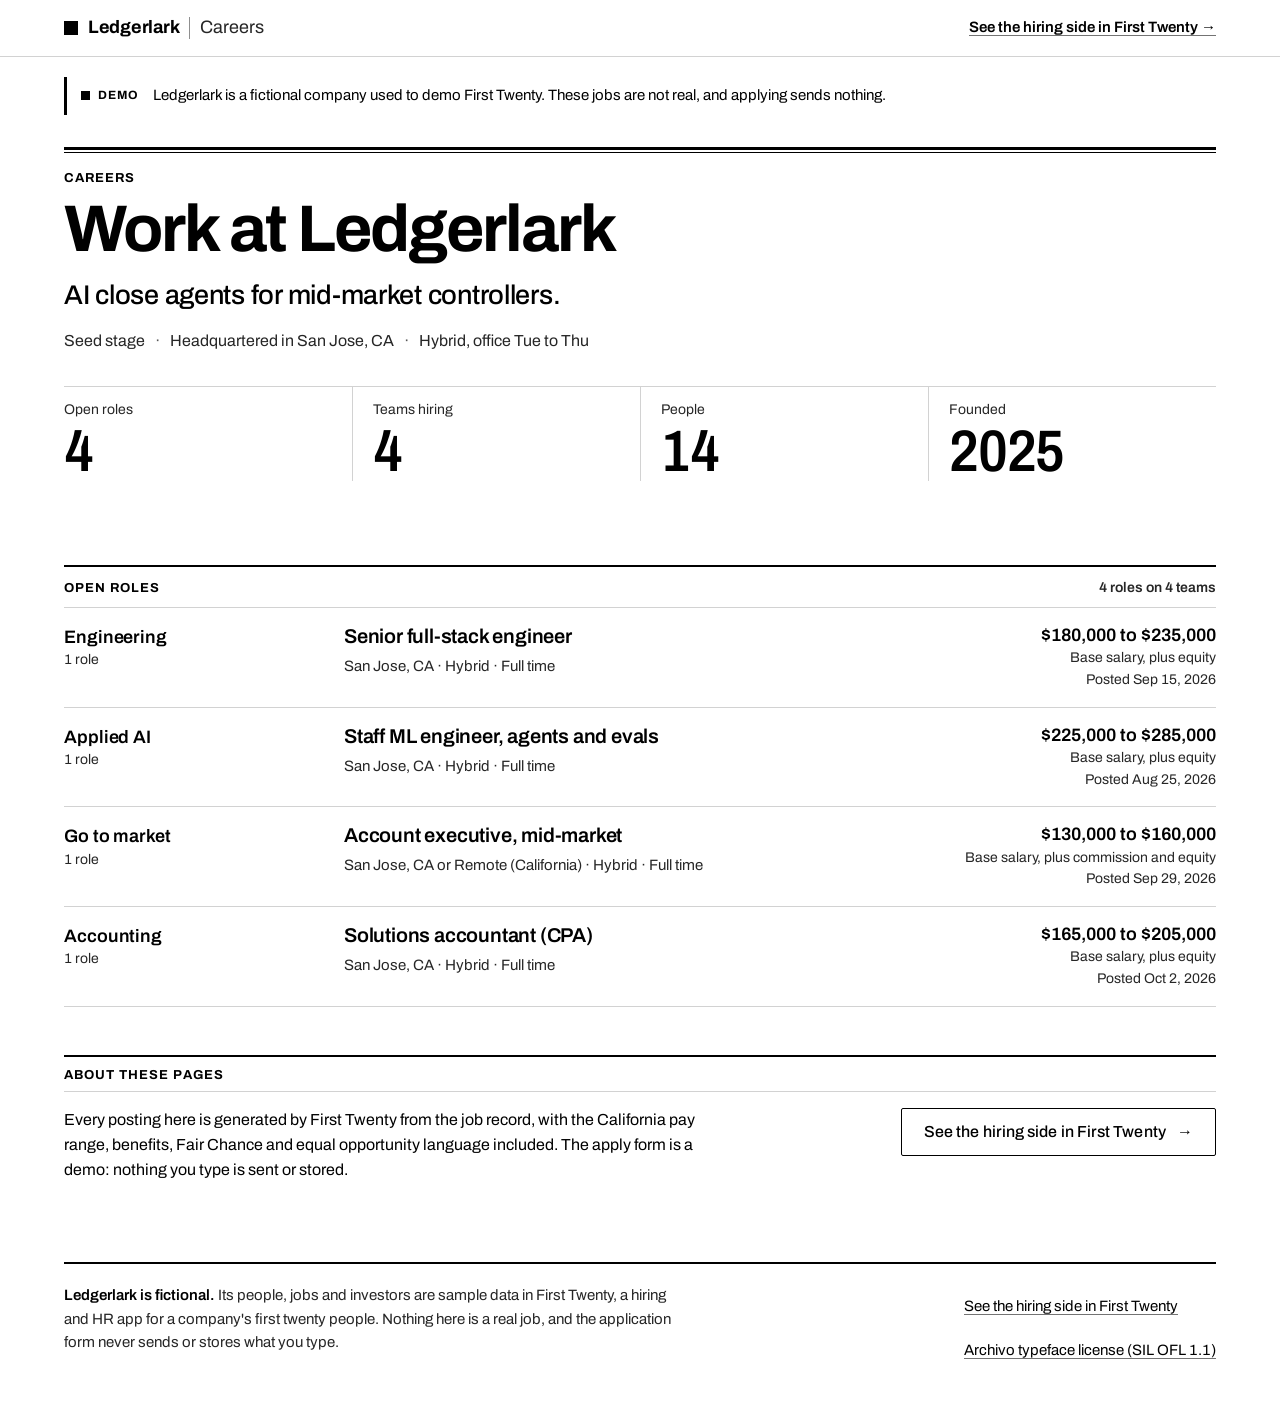
==== careers/index.html @ 7d3c0757 "Careers site: 4 open roles generated from the app's postings (demo apply form sends nothing)" ====
<!doctype html>
<html lang="en">
<head>
<meta charset="utf-8">
<meta name="viewport" content="width=device-width, initial-scale=1">
<meta name="color-scheme" content="light dark">
<meta name="robots" content="noindex, nofollow">
<meta name="description" content="Open roles at Ledgerlark, a fictional company used to demo First Twenty.">
<title>Careers at Ledgerlark (demo)</title>
<link rel="icon" href="data:,">
<link rel="stylesheet" href="assets/careers.css">
</head>
<body>
<a class="skip" href="#main">Skip to main content</a>
<header class="masthead">
<div class="wrap masthead__bar">
<a class="brand" href="index.html"><span class="brand__mark" aria-hidden="true"></span><span class="brand__name">Ledgerlark</span><span class="brand__sub">Careers</span></a>
<nav class="masthead__nav" aria-label="Demo">
<a class="masthead__demo" href="../index.html">See the hiring side in First Twenty<span aria-hidden="true">&nbsp;→</span></a>
</nav>
</div>
</header>
<main id="main" tabindex="-1">
<div class="wrap">
<p class="fiction"><span class="fiction__tag">Demo</span><span>Ledgerlark is a fictional company used to demo First Twenty. These jobs are not real, and applying sends nothing.</span></p>
<div class="pagehead">
<p class="kicker">Careers</p>
<h1 class="pagehead__title">Work at Ledgerlark</h1>
<p class="lede">AI close agents for mid-market controllers.</p>
<ul class="facts-line"><li>Seed stage</li><li>Headquartered in San Jose, CA</li><li>Hybrid, office Tue to Thu</li></ul>
<dl class="figures">
<div><dt>Open roles</dt><dd>4</dd></div>
<div><dt>Teams hiring</dt><dd>4</dd></div>
<div><dt>People</dt><dd>14</dd></div>
<div><dt>Founded</dt><dd>2025</dd></div>
</dl>
</div>
<section class="section" aria-labelledby="roles-h">
<div class="section__head"><h2 class="label" id="roles-h">Open roles</h2><p class="count">4 roles on 4 teams</p></div>
<section class="team" aria-labelledby="team-d-eng">
<h3 class="team__name" id="team-d-eng">Engineering <span class="team__count">1 role</span></h3>
<ul class="roles">
<li class="role">
<div class="role__main">
<h4 class="role__title"><a class="role__link" href="jobs/senior-full-stack-engineer.html">Senior full-stack engineer</a></h4>
<p class="role__meta">San Jose, CA · Hybrid · Full time</p>
</div>
<div class="role__side">
<p class="role__pay"><span class="vh">Pay range: </span>$180,000 to $235,000</p>
<p class="role__note">Base salary, plus equity</p>
<p class="role__posted">Posted <time datetime="2026-09-15">Sep 15, 2026</time></p>
</div>
</li>
</ul>
</section>
<section class="team" aria-labelledby="team-d-ai">
<h3 class="team__name" id="team-d-ai">Applied AI <span class="team__count">1 role</span></h3>
<ul class="roles">
<li class="role">
<div class="role__main">
<h4 class="role__title"><a class="role__link" href="jobs/staff-ml-engineer-agents-and-evals.html">Staff ML engineer, agents and evals</a></h4>
<p class="role__meta">San Jose, CA · Hybrid · Full time</p>
</div>
<div class="role__side">
<p class="role__pay"><span class="vh">Pay range: </span>$225,000 to $285,000</p>
<p class="role__note">Base salary, plus equity</p>
<p class="role__posted">Posted <time datetime="2026-08-25">Aug 25, 2026</time></p>
</div>
</li>
</ul>
</section>
<section class="team" aria-labelledby="team-d-gtm">
<h3 class="team__name" id="team-d-gtm">Go to market <span class="team__count">1 role</span></h3>
<ul class="roles">
<li class="role">
<div class="role__main">
<h4 class="role__title"><a class="role__link" href="jobs/account-executive-mid-market.html">Account executive, mid-market</a></h4>
<p class="role__meta">San Jose, CA or Remote (California) · Hybrid · Full time</p>
</div>
<div class="role__side">
<p class="role__pay"><span class="vh">Pay range: </span>$130,000 to $160,000</p>
<p class="role__note">Base salary, plus commission and equity</p>
<p class="role__posted">Posted <time datetime="2026-09-29">Sep 29, 2026</time></p>
</div>
</li>
</ul>
</section>
<section class="team" aria-labelledby="team-d-acct">
<h3 class="team__name" id="team-d-acct">Accounting <span class="team__count">1 role</span></h3>
<ul class="roles">
<li class="role">
<div class="role__main">
<h4 class="role__title"><a class="role__link" href="jobs/solutions-accountant-cpa.html">Solutions accountant (CPA)</a></h4>
<p class="role__meta">San Jose, CA · Hybrid · Full time</p>
</div>
<div class="role__side">
<p class="role__pay"><span class="vh">Pay range: </span>$165,000 to $205,000</p>
<p class="role__note">Base salary, plus equity</p>
<p class="role__posted">Posted <time datetime="2026-10-02">Oct 2, 2026</time></p>
</div>
</li>
</ul>
</section>
</section>
<section class="section about" aria-labelledby="about-h">
<div class="section__head"><h2 class="label" id="about-h">About these pages</h2></div>
<div class="about__grid">
<p class="about__text">Every posting here is generated by First Twenty from the job record, with the California pay range, benefits, Fair Chance and equal opportunity language included. The apply form is a demo: nothing you type is sent or stored.</p>
<p class="about__action"><a class="btn btn--secondary btn--lg" href="../index.html">See the hiring side in First Twenty<span aria-hidden="true">&nbsp;→</span></a></p>
</div>
</section>
</div>
</main>
<footer class="foot">
<div class="wrap">
<div class="foot__grid">
<p class="foot__note"><strong>Ledgerlark is fictional.</strong> Its people, jobs and investors are sample data in First Twenty, a hiring and HR app for a company's first twenty people. Nothing here is a real job, and the application form never sends or stores what you type.</p>
<ul class="foot__links">
<li><a href="../index.html">See the hiring side in First Twenty</a></li>
<li><a href="assets/LICENSE-Archivo.txt">Archivo typeface license (SIL OFL 1.1)</a></li>
</ul>
</div>
</div>
</footer>
</body>
</html>
---- careers/assets/careers.css ----
/*
  Careers site (scripts/careers/build.ts): First Twenty's default look, "Swiss precision"
  (src/themes/sleek.css), restated for static public pages. Tokens and rules are copied, not imported.

  White ground, true-black ink, one grotesk (Archivo), square corners. Structure comes from rules:
  a page head opens under a thick-and-thin rule (3px ink, 2px paper, 1px ink); a 2px ink rule starts a
  section with a tracked uppercase micro-label under it; 1px light rules divide rows. One accent
  (ultramarine) for action and the focus ring. Status is a square marker and a word. Figures are
  tabular; big figures are set semi-condensed on Archivo's width axis.

  Public-page sizes: 16px body (the app's 14px is for dense screens), every target at least 44px, and
  rem/em units throughout so text zoom and 200% page zoom reflow instead of clipping.
*/

@font-face {
  font-family: "Archivo Variable";
  font-style: normal;
  font-display: swap;
  font-weight: 100 900;
  font-stretch: 62% 125%;
  src:
    url("archivo-latin-standard-normal.woff2") format("woff2-variations"),
    url("archivo-latin-standard-normal.woff2") format("woff2");
  unicode-range: U+0000-00FF, U+0131, U+0152-0153, U+02BB-02BC, U+02C6, U+02DA, U+02DC, U+0304, U+0308, U+0329, U+2000-206F, U+20AC, U+2122, U+2191, U+2193, U+2212, U+2215, U+FEFF, U+FFFD;
}

:root {
  --paper: #ffffff;
  --surface-2: #f2f2f2;
  --ink: #000000;
  --ink-2: #262626;
  --ink-3: #575757;
  --line: #d2d2d2;
  --line-strong: #8f8f8f;
  --control-border: #767676;
  --accent: #0035cc;
  --accent-hover: #002799;
  --accent-ink: #ffffff;
  --good: #0e6b35;
  --bad: #c2170c;
  --focus: #0035cc;
  --rule: #000000;
  --hover: rgb(0 0 0 / 0.045);
  --press: rgb(0 0 0 / 0.1);
  --selection: rgb(0 53 204 / 0.2);
  --link-line: rgb(0 0 0 / 0.55);
  --w-regular: 400;
  --w-medium: 500;
  --w-semi: 600;
  --w-bold: 700;
  --figure-stretch: 84%;
  --font: "Archivo Variable", "Helvetica Neue", Arial, system-ui, sans-serif;
  color-scheme: light;
}

/* Dark, designed rather than inverted (the sleek dark tokens): a warm charcoal ground, rows that stay
   visible, near-white section rules, a mid ultramarine fill with white words for the primary action, a
   light tint of the same blue for the focus ring, and weights a step thinner so light words do not bloom. */
@media (prefers-color-scheme: dark) {
  :root {
    --paper: #141413;
    --surface-2: #1f1f1d;
    --ink: #f3f2ee;
    --ink-2: #dddcd6;
    --ink-3: #aaa9a2;
    --line: #3a3a37;
    --line-strong: #7c7b75;
    --control-border: #8e8d86;
    --accent: #2766d2;
    --accent-hover: #1d55b5;
    --accent-ink: #ffffff;
    --good: #56c78f;
    --bad: #ff7468;
    --focus: #86b3ff;
    --rule: #f3f2ee;
    --hover: rgb(255 255 255 / 0.06);
    --press: rgb(255 255 255 / 0.13);
    --selection: rgb(134 179 255 / 0.3);
    --link-line: rgb(243 242 238 / 0.55);
    --w-regular: 370;
    --w-medium: 460;
    --w-semi: 560;
    --w-bold: 660;
    color-scheme: dark;
  }
}

/* ---------- Base ------------------------------------------------------------------------------ */

*,
*::before,
*::after {
  box-sizing: border-box;
}

html {
  -webkit-text-size-adjust: 100%;
  text-size-adjust: 100%;
}

@media (prefers-reduced-motion: no-preference) {
  html {
    scroll-behavior: smooth;
  }
}

body {
  margin: 0;
  background: var(--paper);
  color: var(--ink);
  font-family: var(--font);
  font-size: 1rem;
  font-weight: var(--w-regular);
  line-height: 1.55;
  font-variant-numeric: tabular-nums;
  overflow-wrap: break-word;
  -webkit-font-smoothing: antialiased;
}

::selection {
  background: var(--selection);
}

strong,
b {
  font-weight: var(--w-semi);
}

h1,
h2,
h3,
h4 {
  font-weight: var(--w-semi);
  letter-spacing: -0.005em;
  text-wrap: balance;
}

a {
  color: var(--ink);
  text-decoration-line: underline;
  text-decoration-thickness: 1px;
  text-decoration-color: var(--link-line);
  text-underline-offset: 3px;
}

a:hover {
  text-decoration-thickness: 2px;
  text-decoration-color: currentColor;
}

/* Focus: a square 2px accent ring with a 2px paper gap, everywhere. */
:focus-visible {
  outline: 2px solid var(--focus);
  outline-offset: 2px;
  border-radius: 0;
}

main:focus,
[tabindex="-1"]:focus {
  outline: none;
}

.vh {
  position: absolute !important;
  width: 1px;
  height: 1px;
  padding: 0;
  margin: -1px;
  overflow: hidden;
  clip: rect(0 0 0 0);
  white-space: nowrap;
  border: 0;
}

.wrap {
  width: 100%;
  max-width: 76rem;
  margin-inline: auto;
  padding-inline: 1rem;
}

@media (min-width: 48em) {
  .wrap {
    padding-inline: 2rem;
  }
}

.skip {
  position: absolute;
  top: 0.5rem;
  left: 0.5rem;
  z-index: 10;
  display: inline-flex;
  align-items: center;
  min-height: 44px;
  padding: 0.5rem 1rem;
  background: var(--ink);
  color: var(--paper);
  font-weight: var(--w-semi);
  text-decoration: none;
  transform: translateY(calc(-100% - 1rem));
}

.skip:focus {
  transform: none;
  outline: 2px solid var(--focus);
  outline-offset: 2px;
}

/* ---------- Masthead -------------------------------------------------------------------------- */

.masthead {
  border-bottom: 1px solid var(--line);
}

.masthead__bar {
  display: flex;
  flex-wrap: wrap;
  align-items: center;
  justify-content: space-between;
  gap: 0 1.5rem;
  padding-block: 0.375rem;
}

.brand {
  display: inline-flex;
  align-items: center;
  gap: 0.625rem;
  min-height: 44px;
  color: var(--ink);
  text-decoration: none;
  font-size: 1.125rem;
  line-height: 1.2;
}

.brand:hover {
  text-decoration: none;
}

.brand:hover .brand__name {
  text-decoration: underline 2px;
  text-underline-offset: 4px;
}

.brand__mark {
  flex: none;
  width: 0.875rem;
  height: 0.875rem;
  background: var(--ink);
}

.brand__name {
  font-weight: var(--w-bold);
  letter-spacing: -0.015em;
}

.brand__sub {
  padding-left: 0.625rem;
  border-left: 1px solid var(--line-strong);
  color: var(--ink-2);
}

.masthead__demo {
  display: inline-flex;
  align-items: center;
  min-height: 44px;
  font-size: 0.9375rem;
  font-weight: var(--w-semi);
}

/* ---------- Fictional-company notice ------------------------------------------------------------ */

.fiction {
  display: flex;
  flex-wrap: wrap;
  align-items: baseline;
  gap: 0.25rem 0.875rem;
  margin: 1.25rem 0 0;
  padding: 0.5rem 0 0.5rem 0.875rem;
  border-left: 3px solid var(--ink);
  font-size: 0.9375rem;
  line-height: 1.45;
}

.fiction__tag {
  display: inline-flex;
  align-items: center;
  gap: 0.5rem;
  font-size: 0.75rem;
  font-weight: var(--w-bold);
  letter-spacing: 0.08em;
  text-transform: uppercase;
}

.fiction__tag::before {
  content: "";
  width: 0.5625rem;
  height: 0.5625rem;
  background: var(--ink);
}

/* ---------- Page head: the thick-and-thin rule -------------------------------------------------- */

.pagehead {
  margin-top: 2rem;
  padding-top: 1.25rem;
  padding-bottom: 2.25rem;
  border-top: 3px solid var(--rule);
  box-shadow:
    inset 0 2px 0 var(--paper),
    inset 0 3px 0 var(--rule);
}

.kicker {
  margin: 0 0 0.625rem;
  font-size: 0.8125rem;
  font-weight: var(--w-bold);
  letter-spacing: 0.08em;
  line-height: 1.25;
  text-transform: uppercase;
}

.pagehead__title {
  margin: 0;
  font-size: clamp(2.25rem, 1.4rem + 3.4vw, 4.25rem);
  font-weight: var(--w-bold);
  line-height: 1.02;
  letter-spacing: -0.03em;
}

.lede {
  max-width: 38ch;
  margin: 1rem 0 0;
  font-size: clamp(1.25rem, 1.05rem + 0.8vw, 1.75rem);
  font-weight: var(--w-medium);
  line-height: 1.25;
  letter-spacing: -0.01em;
}

.facts-line {
  display: flex;
  flex-wrap: wrap;
  gap: 0.25rem 0;
  margin: 1rem 0 0;
  padding: 0;
  list-style: none;
  color: var(--ink-2);
}

.facts-line li:not(:last-child)::after {
  content: "·";
  padding-inline: 0.625rem;
  color: var(--ink-3);
}

/* On a phone the facts stack, one per line, without separators left dangling at line ends. */
@media (max-width: 39.99em) {
  .facts-line {
    flex-direction: column;
  }

  .facts-line li:not(:last-child)::after {
    content: none;
  }
}

/* Big figures: semi-condensed numerals with sentence-case labels, divided by 1px rules. */
.figures {
  display: grid;
  grid-template-columns: repeat(2, minmax(0, 1fr));
  margin: 2rem 0 0;
  border-top: 1px solid var(--line);
}

@media (min-width: 40em) {
  .figures {
    grid-template-columns: repeat(4, minmax(0, 1fr));
  }
}

.figures > div {
  padding: 0.75rem 1rem 0 0;
}

@media (min-width: 40em) {
  .figures > div + div {
    padding-left: 1.25rem;
    border-left: 1px solid var(--line);
  }
}

@media (max-width: 39.99em) {
  .figures > div:nth-child(even) {
    padding-left: 1rem;
    border-left: 1px solid var(--line);
  }

  .figures > div:nth-child(n + 3) {
    margin-top: 0.75rem;
    border-top: 1px solid var(--line);
  }
}

.figures dt {
  font-size: 0.875rem;
  color: var(--ink-2);
}

.figures dd {
  margin: 0.125rem 0 0;
  font-size: clamp(2.5rem, 1.9rem + 2.2vw, 3.75rem);
  font-weight: var(--w-semi);
  font-stretch: var(--figure-stretch);
  font-variant-numeric: tabular-nums lining-nums;
  line-height: 1;
  letter-spacing: -0.02em;
}

/* ---------- Sections: 2px rule, uppercase micro-label ------------------------------------------- */

.section {
  margin-top: 3rem;
  border-top: 2px solid var(--rule);
}

.section__head {
  display: flex;
  flex-wrap: wrap;
  align-items: baseline;
  justify-content: space-between;
  gap: 0.25rem 1rem;
  padding: 0.625rem 0 0.5rem;
  border-bottom: 1px solid var(--line);
}

.label {
  margin: 0;
  font-size: 0.8125rem;
  font-weight: var(--w-bold);
  letter-spacing: 0.08em;
  line-height: 1.25;
  text-transform: uppercase;
}

.count {
  margin: 0;
  font-size: 0.875rem;
  font-weight: var(--w-semi);
  color: var(--ink-2);
}

/* ---------- Open roles ------------------------------------------------------------------------- */

.team {
  display: grid;
  grid-template-columns: minmax(0, 1fr);
  border-bottom: 1px solid var(--line);
}

@media (min-width: 56em) {
  .team {
    grid-template-columns: 15rem minmax(0, 1fr);
    column-gap: 2.5rem;
  }
}

.team__name {
  margin: 0;
  padding: 1.125rem 0 0.25rem;
  font-size: 1.125rem;
  line-height: 1.3;
}

.team__count {
  display: block;
  margin-top: 0.125rem;
  font-size: 0.875rem;
  font-weight: var(--w-regular);
  color: var(--ink-2);
  letter-spacing: 0;
}

.roles {
  margin: 0;
  padding: 0;
  list-style: none;
}

/* A role row is one big target: the title link stretches over the whole row. */
.role {
  position: relative;
  display: grid;
  grid-template-columns: minmax(0, 1fr);
  gap: 0.5rem 2rem;
  margin-inline: -0.75rem;
  padding: 1rem 0.75rem;
  border-top: 1px solid var(--line);
  transition: background-color 90ms linear;
}

.role:first-child {
  border-top: 0;
}

@media (max-width: 55.99em) {
  .role:first-child {
    border-top: 1px solid var(--line);
  }
}

@media (min-width: 40em) {
  .role {
    grid-template-columns: minmax(0, 1fr) auto;
    align-items: start;
  }

  .role__side {
    text-align: right;
  }
}

.role:hover {
  background: var(--hover);
}

.role:active {
  background: var(--press);
}

.role__title {
  margin: 0;
  font-size: 1.25rem;
  line-height: 1.25;
  letter-spacing: -0.01em;
}

.role__link {
  color: var(--ink);
  text-decoration: none;
}

.role__link::after {
  content: "";
  position: absolute;
  inset: 0;
}

.role:hover .role__link {
  text-decoration: underline 2px;
  text-underline-offset: 4px;
}

@supports selector(:has(a)) {
  .role:has(.role__link:focus-visible) {
    outline: 2px solid var(--focus);
    outline-offset: -2px;
  }

  .role__link:focus-visible {
    outline: none;
  }
}

.role__meta {
  margin: 0.375rem 0 0;
  color: var(--ink-2);
  font-size: 0.9375rem;
}

.role__side p {
  margin: 0;
}

.role__pay {
  font-size: 1.125rem;
  font-weight: var(--w-semi);
  line-height: 1.3;
}

.role__note,
.role__posted {
  font-size: 0.875rem;
  color: var(--ink-2);
}

.empty {
  padding: 1.5rem 0;
}

.about__grid {
  display: grid;
  gap: 1rem 3rem;
  padding-top: 1rem;
}

@media (min-width: 56em) {
  .about__grid {
    grid-template-columns: minmax(0, 40rem) auto;
    justify-content: space-between;
    align-items: start;
  }
}

.about__text,
.about__action {
  margin: 0;
}

/* ---------- Buttons ---------------------------------------------------------------------------- */

.btn {
  display: inline-flex;
  align-items: center;
  justify-content: center;
  gap: 0.5rem;
  min-height: 44px;
  padding: 0.625rem 1.125rem;
  border: 1px solid transparent;
  border-radius: 2px;
  background: transparent;
  color: var(--ink);
  font: inherit;
  font-size: 1rem;
  font-weight: var(--w-medium);
  line-height: 1.15;
  letter-spacing: 0.005em;
  text-align: center;
  text-decoration: none;
  cursor: pointer;
  transition:
    background-color 90ms linear,
    border-color 90ms linear,
    color 90ms linear;
}

.btn:hover {
  text-decoration: none;
}

.btn:active {
  transform: translateY(1px);
}

.btn--lg {
  min-height: 48px;
  padding-inline: 1.375rem;
}

.btn--primary {
  background: var(--accent);
  border-color: var(--accent);
  color: var(--accent-ink);
  font-weight: var(--w-semi);
}

.btn--primary:hover {
  background: var(--accent-hover);
  border-color: var(--accent-hover);
}

.btn--primary:active {
  background: var(--ink);
  border-color: var(--ink);
  color: var(--paper);
}

/* An accent ring on an accent fill reads as a slightly bigger button: ink ring across the paper gap. */
.btn--primary:focus-visible {
  outline-color: var(--ink);
}

.btn--secondary {
  border-color: var(--ink);
}

.btn--secondary:hover,
.btn--ghost:hover {
  background: var(--hover);
  border-color: var(--ink);
}

.btn--secondary:active,
.btn--ghost:active {
  background: var(--ink);
  border-color: var(--ink);
  color: var(--paper);
}

.btn--ghost {
  border-color: var(--line-strong);
}

/* ---------- Job page --------------------------------------------------------------------------- */

.crumbs {
  margin-top: 1rem;
}

.back {
  display: inline-flex;
  align-items: center;
  min-height: 44px;
  font-size: 0.9375rem;
  font-weight: var(--w-semi);
}

.pagehead--job {
  display: flex;
  flex-wrap: wrap;
  align-items: flex-end;
  justify-content: space-between;
  gap: 1.5rem 2.5rem;
  margin-top: 0.75rem;
}

.pagehead__text {
  flex: 1 1 28rem;
  min-width: 0;
}

.pagehead--job .pagehead__title {
  max-width: 24ch;
  font-size: clamp(2rem, 1.35rem + 2.4vw, 3.25rem);
  line-height: 1.05;
  letter-spacing: -0.025em;
}

.subtitle {
  margin: 0.875rem 0 0;
  font-size: 1.125rem;
  line-height: 1.4;
}

.job {
  display: grid;
  grid-template-columns: minmax(0, 1fr);
  grid-template-areas:
    "facts"
    "posting";
}

.facts {
  grid-area: facts;
}

.posting {
  grid-area: posting;
}

@media (min-width: 60em) {
  .job {
    grid-template-columns: minmax(0, 1fr) 19rem;
    grid-template-areas: "posting facts";
    column-gap: 5rem;
  }

  /* The 1px rule that runs down the gutter between the main and side columns. */
  .facts {
    position: relative;
  }

  .facts::before {
    content: "";
    position: absolute;
    top: 0;
    bottom: 0;
    left: -2.5rem;
    width: 1px;
    background: var(--line);
  }
}

@media (min-width: 60em) and (min-height: 40em) {
  .facts__inner {
    position: sticky;
    top: 1.5rem;
  }
}

.facts__inner {
  border-top: 2px solid var(--rule);
}

.facts__h {
  padding: 0.625rem 0 0.5rem;
  border-bottom: 1px solid var(--line);
}

.facts__list {
  margin: 0;
}

.facts__list > div {
  display: grid;
  grid-template-columns: 7rem minmax(0, 1fr);
  gap: 0.25rem 1rem;
  padding: 0.6875rem 0;
  border-bottom: 1px solid var(--line);
}

.facts__list dt {
  font-size: 0.875rem;
  color: var(--ink-2);
  line-height: 1.5;
}

.facts__list dd {
  margin: 0;
  font-weight: var(--w-semi);
  line-height: 1.4;
}

.facts__list > .facts__pay {
  grid-template-columns: minmax(0, 1fr);
  padding-block: 0.75rem 0.875rem;
}

.fig {
  display: block;
  font-size: clamp(1.625rem, 1.4rem + 0.6vw, 1.875rem);
  font-weight: var(--w-semi);
  font-stretch: var(--figure-stretch);
  font-variant-numeric: tabular-nums lining-nums;
  line-height: 1.1;
  letter-spacing: -0.015em;
}

.facts__sub {
  display: block;
  margin-top: 0.25rem;
  font-size: 0.875rem;
  font-weight: var(--w-regular);
  color: var(--ink-2);
}

/* Status: a square marker and a word, in the status hue. */
.status {
  display: inline-flex;
  align-items: baseline;
  gap: 0.5rem;
  font-weight: var(--w-semi);
}

.status__mark {
  flex: none;
  width: 0.625rem;
  height: 0.625rem;
  background: currentColor;
}

.status--good {
  color: var(--good);
}

/* Posting body */
.posting {
  max-width: 44rem;
  margin-top: 2.25rem;
  font-size: 1.0625rem;
  line-height: 1.6;
}

@media (min-width: 60em) {
  .posting {
    margin-top: 0;
  }
}

.posting p {
  margin: 0 0 1rem;
}

.psec {
  margin-top: 2.25rem;
  border-top: 2px solid var(--rule);
}

.psec:first-child {
  margin-top: 0;
}

.psec__h {
  margin: 0 0 1rem;
  padding: 0.625rem 0 0.5rem;
  border-bottom: 1px solid var(--line);
  font-size: 0.8125rem;
  font-weight: var(--w-bold);
  letter-spacing: 0.08em;
  line-height: 1.25;
  text-transform: uppercase;
}

.pblock {
  margin-top: 1.75rem;
}

.pblock--lead p:first-child {
  font-size: clamp(1.1875rem, 1.1rem + 0.4vw, 1.375rem);
  font-weight: var(--w-medium);
  line-height: 1.4;
  letter-spacing: -0.005em;
}

.pblock--after {
  padding-top: 1rem;
  border-top: 1px solid var(--line);
}

.psec--fine {
  font-size: 0.9375rem;
  color: var(--ink-2);
}

.ticks {
  margin: 0 0 1rem;
  padding: 0;
  list-style: none;
}

.ticks li {
  position: relative;
  margin-bottom: 0.625rem;
  padding-left: 1.375rem;
}

.ticks li::before {
  content: "";
  position: absolute;
  top: 0.62em;
  left: 0;
  width: 0.4375rem;
  height: 0.4375rem;
  background: var(--ink);
}

/* ---------- Apply ------------------------------------------------------------------------------ */

.apply {
  margin-top: 4rem;
  border-top: 2px solid var(--rule);
  scroll-margin-top: 1rem;
}

.apply__grid {
  display: grid;
  grid-template-columns: minmax(0, 1fr);
  gap: 1.25rem 5rem;
  padding-top: 0.625rem;
}

@media (min-width: 60em) {
  .apply__grid {
    grid-template-columns: minmax(0, 1fr) minmax(0, 40rem);
  }
}

.apply__h {
  margin: 0;
}

.apply__h .label {
  display: block;
}

.apply__title {
  display: block;
  margin-top: 1rem;
  font-size: clamp(1.75rem, 1.3rem + 1.6vw, 2.5rem);
  font-weight: var(--w-bold);
  line-height: 1.08;
  letter-spacing: -0.025em;
  text-transform: none;
}

.apply__body {
  padding-top: 0.25rem;
}

.demo-note {
  margin: 0 0 2rem;
  padding: 0.25rem 0 0.25rem 1rem;
  border-left: 3px solid var(--ink);
}

.demo-note p {
  margin: 0.375rem 0 0;
  color: var(--ink-2);
}

.demo-note .demo-note__lead {
  margin: 0;
  color: var(--ink);
  font-size: 1.1875rem;
  font-weight: var(--w-semi);
  line-height: 1.3;
}

.form__req {
  margin: 0 0 1.25rem;
  font-size: 0.9375rem;
  color: var(--ink-2);
}

.field {
  margin-bottom: 1.5rem;
}

.field__label {
  display: block;
  margin-bottom: 0.375rem;
  font-weight: var(--w-semi);
  line-height: 1.35;
}

.opt {
  font-weight: var(--w-regular);
  color: var(--ink-2);
}

.field__hint {
  margin: 0 0 0.5rem;
  font-size: 0.9375rem;
  line-height: 1.45;
  color: var(--ink-2);
}

.input {
  display: block;
  width: 100%;
  min-height: 48px;
  padding: 0.625rem 0.75rem;
  border: 1px solid var(--control-border);
  border-radius: 2px;
  background: var(--paper);
  color: var(--ink);
  font: inherit;
  font-size: 1rem;
  line-height: 1.4;
  transition: border-color 90ms linear;
}

.textarea {
  min-height: 9.5rem;
  resize: vertical;
  line-height: 1.5;
}

.input:hover {
  border-color: var(--ink);
}

/* Focus hugs the field: a square 2px accent ring over the border. */
.input:focus,
.input:focus-visible {
  border-color: var(--focus);
  outline: 2px solid var(--focus);
  outline-offset: -1px;
  border-radius: 2px;
}

/* An error says so on the field too: a 2px red frame (the message under it says what is wrong). */
.input[aria-invalid="true"],
.input[aria-invalid="true"]:hover {
  border-color: var(--bad);
  box-shadow: inset 0 0 0 1px var(--bad);
}

.file {
  display: block;
  width: 100%;
  max-width: 100%;
  padding: 0.125rem 0;
  color: var(--ink-2);
  font: inherit;
  font-size: 0.9375rem;
}

.file::file-selector-button {
  min-height: 44px;
  margin-right: 0.875rem;
  padding: 0.5rem 1.125rem;
  border: 1px solid var(--ink);
  border-radius: 2px;
  background: transparent;
  color: var(--ink);
  font: inherit;
  font-weight: var(--w-medium);
  cursor: pointer;
  transition: background-color 90ms linear;
}

.file:hover::file-selector-button {
  background: var(--hover);
}

.file[aria-invalid="true"]::file-selector-button {
  border-color: var(--bad);
  box-shadow: inset 0 0 0 1px var(--bad);
}

.field__error {
  display: flex;
  align-items: baseline;
  gap: 0.5rem;
  margin: 0.5rem 0 0;
  color: var(--bad);
  font-weight: var(--w-semi);
  line-height: 1.4;
}

.field__error::before {
  content: "";
  flex: none;
  width: 0.625rem;
  height: 0.625rem;
  background: currentColor;
}

.field__error[hidden] {
  display: none;
}

.errors {
  margin: 0 0 1.75rem;
  padding: 0.375rem 0 0.375rem 1rem;
  border-left: 3px solid var(--bad);
}

.errors[hidden] {
  display: none;
}

.errors__title {
  margin: 0 0 0.25rem;
  color: var(--bad);
  font-size: 1.125rem;
  line-height: 1.3;
}

.errors__list {
  margin: 0;
  padding: 0;
  list-style: none;
}

.errors__list a {
  display: inline-flex;
  align-items: center;
  min-height: 44px;
  color: var(--bad);
  font-weight: var(--w-semi);
  text-decoration-color: currentColor;
}

.selfid {
  margin: 2rem 0 1.75rem;
  padding-top: 1rem;
  border-top: 1px solid var(--line);
  font-size: 0.9375rem;
  color: var(--ink-2);
}

.selfid__h {
  margin: 0 0 0.375rem;
  color: var(--ink);
  font-size: 1rem;
}

.selfid p {
  margin: 0;
}

.form__actions {
  display: flex;
  flex-wrap: wrap;
  align-items: center;
  gap: 0.75rem 1.25rem;
}

.form__fine {
  margin: 0;
  font-size: 0.9375rem;
  color: var(--ink-2);
}

.done {
  padding: 0.25rem 0 0.25rem 1.25rem;
  border-left: 3px solid var(--good);
}

.done__status {
  margin: 0;
  font-size: 0.8125rem;
  letter-spacing: 0.08em;
  text-transform: uppercase;
}

.done__title {
  margin: 0.5rem 0 0.75rem;
  font-size: clamp(1.5rem, 1.25rem + 1vw, 2rem);
  font-weight: var(--w-bold);
  line-height: 1.15;
  letter-spacing: -0.02em;
}

.done p:not(.done__status) {
  margin: 0 0 0.875rem;
}

.done__actions {
  display: flex;
  flex-wrap: wrap;
  gap: 0.75rem;
  margin-top: 1.5rem;
}

/* ---------- Footer ----------------------------------------------------------------------------- */

.foot {
  margin-top: 5rem;
  padding-bottom: 2.5rem;
  font-size: 0.9375rem;
  color: var(--ink-2);
}

.foot__grid {
  display: grid;
  gap: 0.75rem 3rem;
  padding-top: 1.25rem;
  border-top: 2px solid var(--rule);
}


@media (min-width: 48em) {
  .foot__grid {
    grid-template-columns: minmax(0, 38rem) auto;
    justify-content: space-between;
  }
}

.foot__note {
  margin: 0;
}

.foot__note strong {
  color: var(--ink);
}

.foot__links {
  margin: 0;
  padding: 0;
  list-style: none;
}

.foot__links a {
  display: inline-flex;
  align-items: center;
  min-height: 44px;
}

/* ---------- Motion ----------------------------------------------------------------------------- */

@media (prefers-reduced-motion: reduce) {
  *,
  *::before,
  *::after {
    transition: none !important;
    animation: none !important;
    scroll-behavior: auto !important;
  }

  .btn:active {
    transform: none;
  }
}
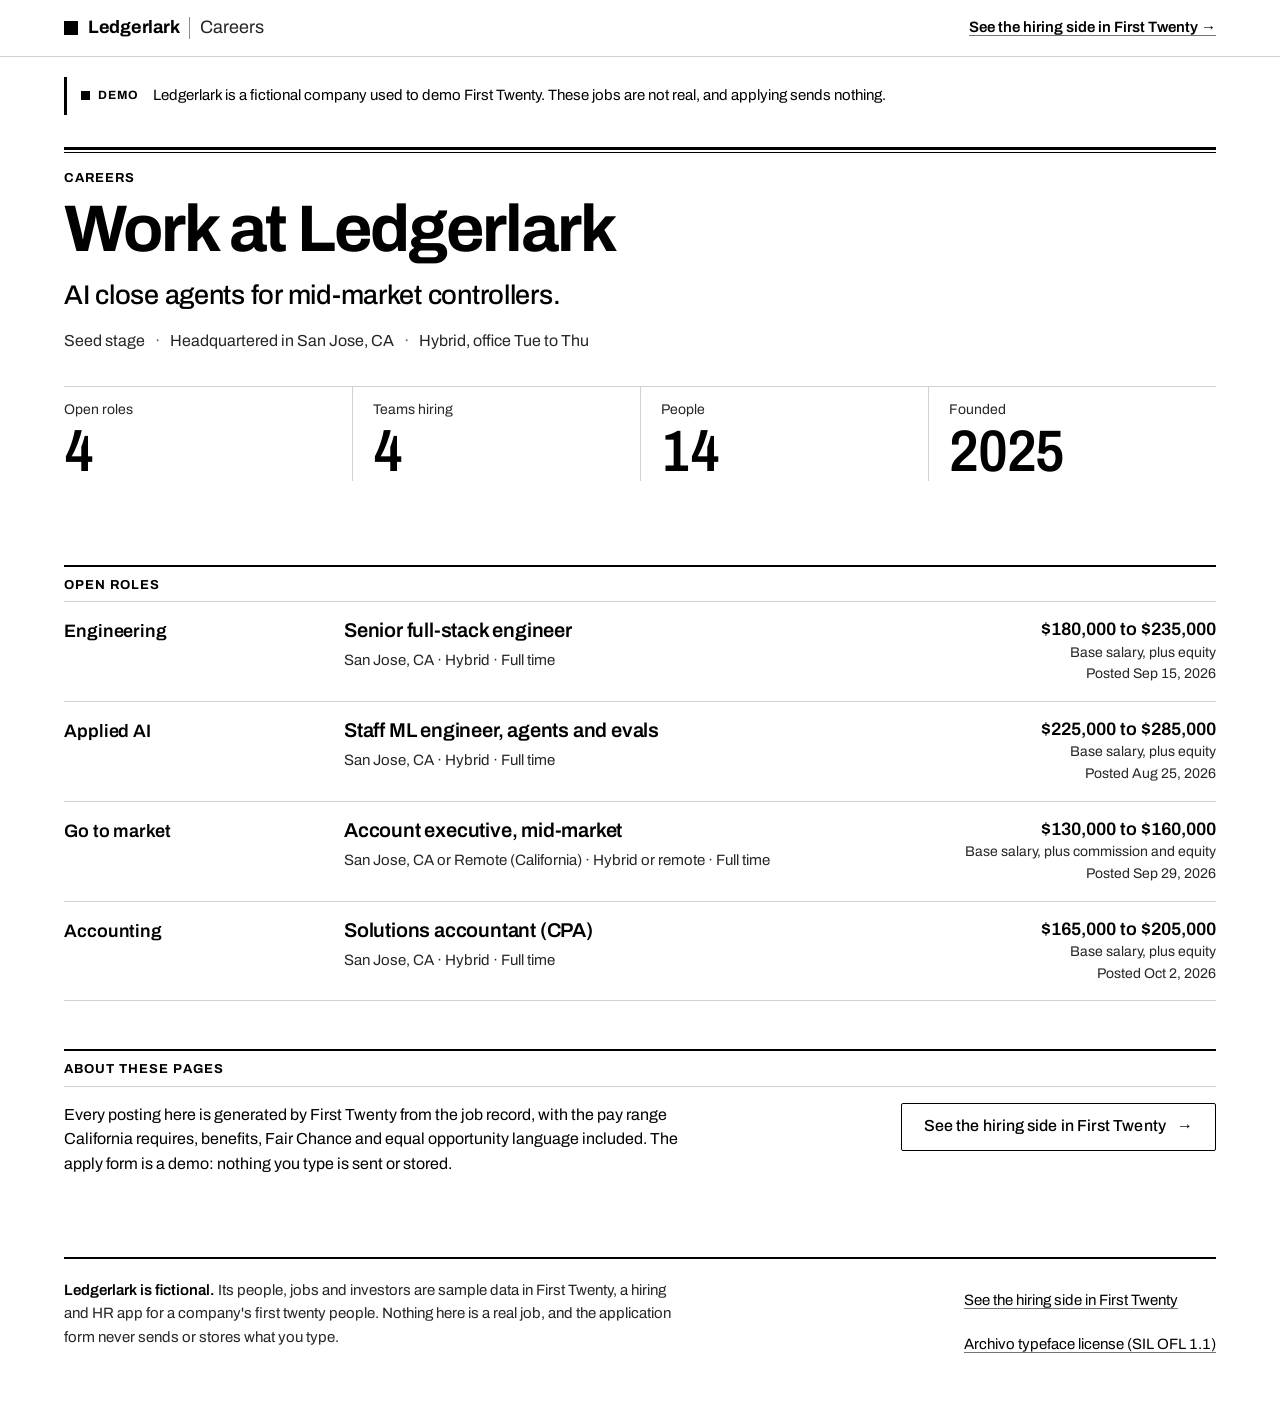
==== commit 000d6e2c: "Demo site: careers review fixes (deep links into the app, forced colors, alignment)" ====
--- a/careers/index.html
+++ b/careers/index.html
@@ -16,7 +16,7 @@
 <div class="wrap masthead__bar">
 <a class="brand" href="index.html"><span class="brand__mark" aria-hidden="true"></span><span class="brand__name">Ledgerlark</span><span class="brand__sub">Careers</span></a>
 <nav class="masthead__nav" aria-label="Demo">
-<a class="masthead__demo" href="../index.html">See the hiring side in First Twenty<span aria-hidden="true">&nbsp;→</span></a>
+<a class="masthead__demo" href="../index.html#hiring.jobs">See the hiring side in First Twenty<span aria-hidden="true">&nbsp;→</span></a>
 </nav>
 </div>
 </header>
@@ -36,9 +36,11 @@
 </dl>
 </div>
 <section class="section" aria-labelledby="roles-h">
-<div class="section__head"><h2 class="label" id="roles-h">Open roles</h2><p class="count">4 roles on 4 teams</p></div>
+<div class="section__head"><h2 class="label" id="roles-h">Open roles</h2></div>
 <section class="team" aria-labelledby="team-d-eng">
-<h3 class="team__name" id="team-d-eng">Engineering <span class="team__count">1 role</span></h3>
+<div class="team__head">
+<h3 class="team__name" id="team-d-eng">Engineering</h3>
+</div>
 <ul class="roles">
 <li class="role">
 <div class="role__main">
@@ -54,7 +56,9 @@
 </ul>
 </section>
 <section class="team" aria-labelledby="team-d-ai">
-<h3 class="team__name" id="team-d-ai">Applied AI <span class="team__count">1 role</span></h3>
+<div class="team__head">
+<h3 class="team__name" id="team-d-ai">Applied AI</h3>
+</div>
 <ul class="roles">
 <li class="role">
 <div class="role__main">
@@ -70,12 +74,14 @@
 </ul>
 </section>
 <section class="team" aria-labelledby="team-d-gtm">
-<h3 class="team__name" id="team-d-gtm">Go to market <span class="team__count">1 role</span></h3>
+<div class="team__head">
+<h3 class="team__name" id="team-d-gtm">Go to market</h3>
+</div>
 <ul class="roles">
 <li class="role">
 <div class="role__main">
 <h4 class="role__title"><a class="role__link" href="jobs/account-executive-mid-market.html">Account executive, mid-market</a></h4>
-<p class="role__meta">San Jose, CA or Remote (California) · Hybrid · Full time</p>
+<p class="role__meta">San Jose, CA or Remote (California) · Hybrid or remote · Full time</p>
 </div>
 <div class="role__side">
 <p class="role__pay"><span class="vh">Pay range: </span>$130,000 to $160,000</p>
@@ -86,7 +92,9 @@
 </ul>
 </section>
 <section class="team" aria-labelledby="team-d-acct">
-<h3 class="team__name" id="team-d-acct">Accounting <span class="team__count">1 role</span></h3>
+<div class="team__head">
+<h3 class="team__name" id="team-d-acct">Accounting</h3>
+</div>
 <ul class="roles">
 <li class="role">
 <div class="role__main">
@@ -105,8 +113,8 @@
 <section class="section about" aria-labelledby="about-h">
 <div class="section__head"><h2 class="label" id="about-h">About these pages</h2></div>
 <div class="about__grid">
-<p class="about__text">Every posting here is generated by First Twenty from the job record, with the California pay range, benefits, Fair Chance and equal opportunity language included. The apply form is a demo: nothing you type is sent or stored.</p>
-<p class="about__action"><a class="btn btn--secondary btn--lg" href="../index.html">See the hiring side in First Twenty<span aria-hidden="true">&nbsp;→</span></a></p>
+<p class="about__text">Every posting here is generated by First Twenty from the job record, with the pay range California requires, benefits, Fair Chance and equal opportunity language included. The apply form is a demo: nothing you type is sent or stored.</p>
+<p class="about__action"><a class="btn btn--secondary btn--lg" href="../index.html#hiring.jobs">See the hiring side in First Twenty<span aria-hidden="true">&nbsp;→</span></a></p>
 </div>
 </section>
 </div>
@@ -116,7 +124,7 @@
 <div class="foot__grid">
 <p class="foot__note"><strong>Ledgerlark is fictional.</strong> Its people, jobs and investors are sample data in First Twenty, a hiring and HR app for a company's first twenty people. Nothing here is a real job, and the application form never sends or stores what you type.</p>
 <ul class="foot__links">
-<li><a href="../index.html">See the hiring side in First Twenty</a></li>
+<li><a href="../index.html#hiring.jobs">See the hiring side in First Twenty</a></li>
 <li><a href="assets/LICENSE-Archivo.txt">Archivo typeface license (SIL OFL 1.1)</a></li>
 </ul>
 </div>
--- a/careers/assets/careers.css
+++ b/careers/assets/careers.css
@@ -43,6 +43,7 @@
   --hover: rgb(0 0 0 / 0.045);
   --press: rgb(0 0 0 / 0.1);
   --selection: rgb(0 53 204 / 0.2);
+  --focus-fill: rgb(0 53 204 / 0.06);
   --link-line: rgb(0 0 0 / 0.55);
   --w-regular: 400;
   --w-medium: 500;
@@ -76,6 +77,7 @@
     --hover: rgb(255 255 255 / 0.06);
     --press: rgb(255 255 255 / 0.13);
     --selection: rgb(134 179 255 / 0.3);
+    --focus-fill: rgb(134 179 255 / 0.1);
     --link-line: rgb(243 242 238 / 0.55);
     --w-regular: 370;
     --w-medium: 460;
@@ -302,13 +304,21 @@
 /* ---------- Page head: the thick-and-thin rule -------------------------------------------------- */
 
 .pagehead {
+  position: relative;
   margin-top: 2rem;
   padding-top: 1.25rem;
   padding-bottom: 2.25rem;
   border-top: 3px solid var(--rule);
-  box-shadow:
-    inset 0 2px 0 var(--paper),
-    inset 0 3px 0 var(--rule);
+}
+
+/* The thin rule: 1px, 2px under the thick one. A border rather than a shadow, so forced colors keep it. */
+.pagehead::before {
+  content: "";
+  position: absolute;
+  top: 2px;
+  right: 0;
+  left: 0;
+  border-top: 1px solid var(--rule);
 }
 
 .kicker {
@@ -442,13 +452,6 @@
   text-transform: uppercase;
 }
 
-.count {
-  margin: 0;
-  font-size: 0.875rem;
-  font-weight: var(--w-semi);
-  color: var(--ink-2);
-}
-
 /* ---------- Open roles ------------------------------------------------------------------------- */
 
 .team {
@@ -464,20 +467,20 @@
   }
 }
 
+.team__head {
+  padding: 1.125rem 0 0.25rem;
+}
+
 .team__name {
   margin: 0;
-  padding: 1.125rem 0 0.25rem;
   font-size: 1.125rem;
   line-height: 1.3;
 }
 
 .team__count {
-  display: block;
-  margin-top: 0.125rem;
+  margin: 0.125rem 0 0;
   font-size: 0.875rem;
-  font-weight: var(--w-regular);
-  color: var(--ink-2);
-  letter-spacing: 0;
+  color: var(--ink-2);
 }
 
 .roles {
@@ -486,14 +489,15 @@
   list-style: none;
 }
 
-/* A role row is one big target: the title link stretches over the whole row. */
+/* A role row is one big target: the title link stretches over the whole row. The row keeps to the
+   column, so its rules, hover fill and focus ring line up with every other rule on the page. */
 .role {
   position: relative;
   display: grid;
   grid-template-columns: minmax(0, 1fr);
   gap: 0.5rem 2rem;
-  margin-inline: -0.75rem;
-  padding: 1rem 0.75rem;
+  margin-inline: 0;
+  padding: 1rem 0;
   border-top: 1px solid var(--line);
   transition: background-color 90ms linear;
 }
@@ -551,9 +555,12 @@
 }
 
 @supports selector(:has(a)) {
+  /* The ring sits on the row's own edge and a light accent tint fills it, so the focused row reads as
+     a selected cell while its text stays on the column line. */
   .role:has(.role__link:focus-visible) {
     outline: 2px solid var(--focus);
-    outline-offset: -2px;
+    outline-offset: 0;
+    background: var(--focus-fill);
   }
 
   .role__link:focus-visible {
@@ -690,10 +697,15 @@
   border-color: var(--line-strong);
 }
 
+.btn--block {
+  display: flex;
+  width: 100%;
+}
+
 /* ---------- Job page --------------------------------------------------------------------------- */
 
 .crumbs {
-  margin-top: 1rem;
+  margin: 1rem 0 0;
 }
 
 .back {
@@ -808,6 +820,18 @@
   margin: 0;
   font-weight: var(--w-semi);
   line-height: 1.4;
+}
+
+/* The way to apply stays in view with the sticky column. On narrower screens the facts sit right under
+   the page head's own Apply button, so this one would only repeat it. */
+.facts__apply {
+  margin: 1.25rem 0 0;
+}
+
+@media (max-width: 59.99em) {
+  .facts__apply {
+    display: none;
+  }
 }
 
 .facts__list > .facts__pay {
@@ -970,6 +994,36 @@
   line-height: 1.08;
   letter-spacing: -0.025em;
   text-transform: none;
+}
+
+.apply__meta {
+  margin: 0.875rem 0 0;
+  color: var(--ink-2);
+  line-height: 1.45;
+}
+
+.apply__pay {
+  margin: 1.25rem 0 0;
+  padding-top: 0.75rem;
+  border-top: 1px solid var(--line);
+}
+
+/* On a phone the form follows the title straight away; the pay is already in the facts above. */
+@media (max-width: 59.99em) {
+  .apply__pay {
+    display: none;
+  }
+}
+
+@media (min-width: 60em) and (min-height: 40em) {
+  .apply__intro {
+    align-self: stretch;
+  }
+
+  .apply__sticky {
+    position: sticky;
+    top: 1.5rem;
+  }
 }
 
 .apply__body {
@@ -1258,6 +1312,42 @@
   min-height: 44px;
 }
 
+/* ---------- Forced colors ---------------------------------------------------------------------- */
+
+/* Windows High Contrast drops backgrounds and box shadows. The square markers are backgrounds, so they
+   opt out and paint in the system text color; an invalid field gets a 3px frame instead of a shadow. */
+@media (forced-colors: active) {
+  .brand__mark,
+  .fiction__tag::before,
+  .status__mark,
+  .ticks li::before,
+  .field__error::before {
+    forced-color-adjust: none;
+    background: CanvasText;
+  }
+
+  .facts::before {
+    forced-color-adjust: none;
+    background: GrayText;
+  }
+
+  .input[aria-invalid="true"],
+  .input[aria-invalid="true"]:hover {
+    border: 3px solid CanvasText;
+    box-shadow: none;
+  }
+
+  .file[aria-invalid="true"]::file-selector-button {
+    border: 3px solid ButtonText;
+    box-shadow: none;
+  }
+
+  .skip,
+  .btn--primary {
+    border: 1px solid;
+  }
+}
+
 /* ---------- Motion ----------------------------------------------------------------------------- */
 
 @media (prefers-reduced-motion: reduce) {
